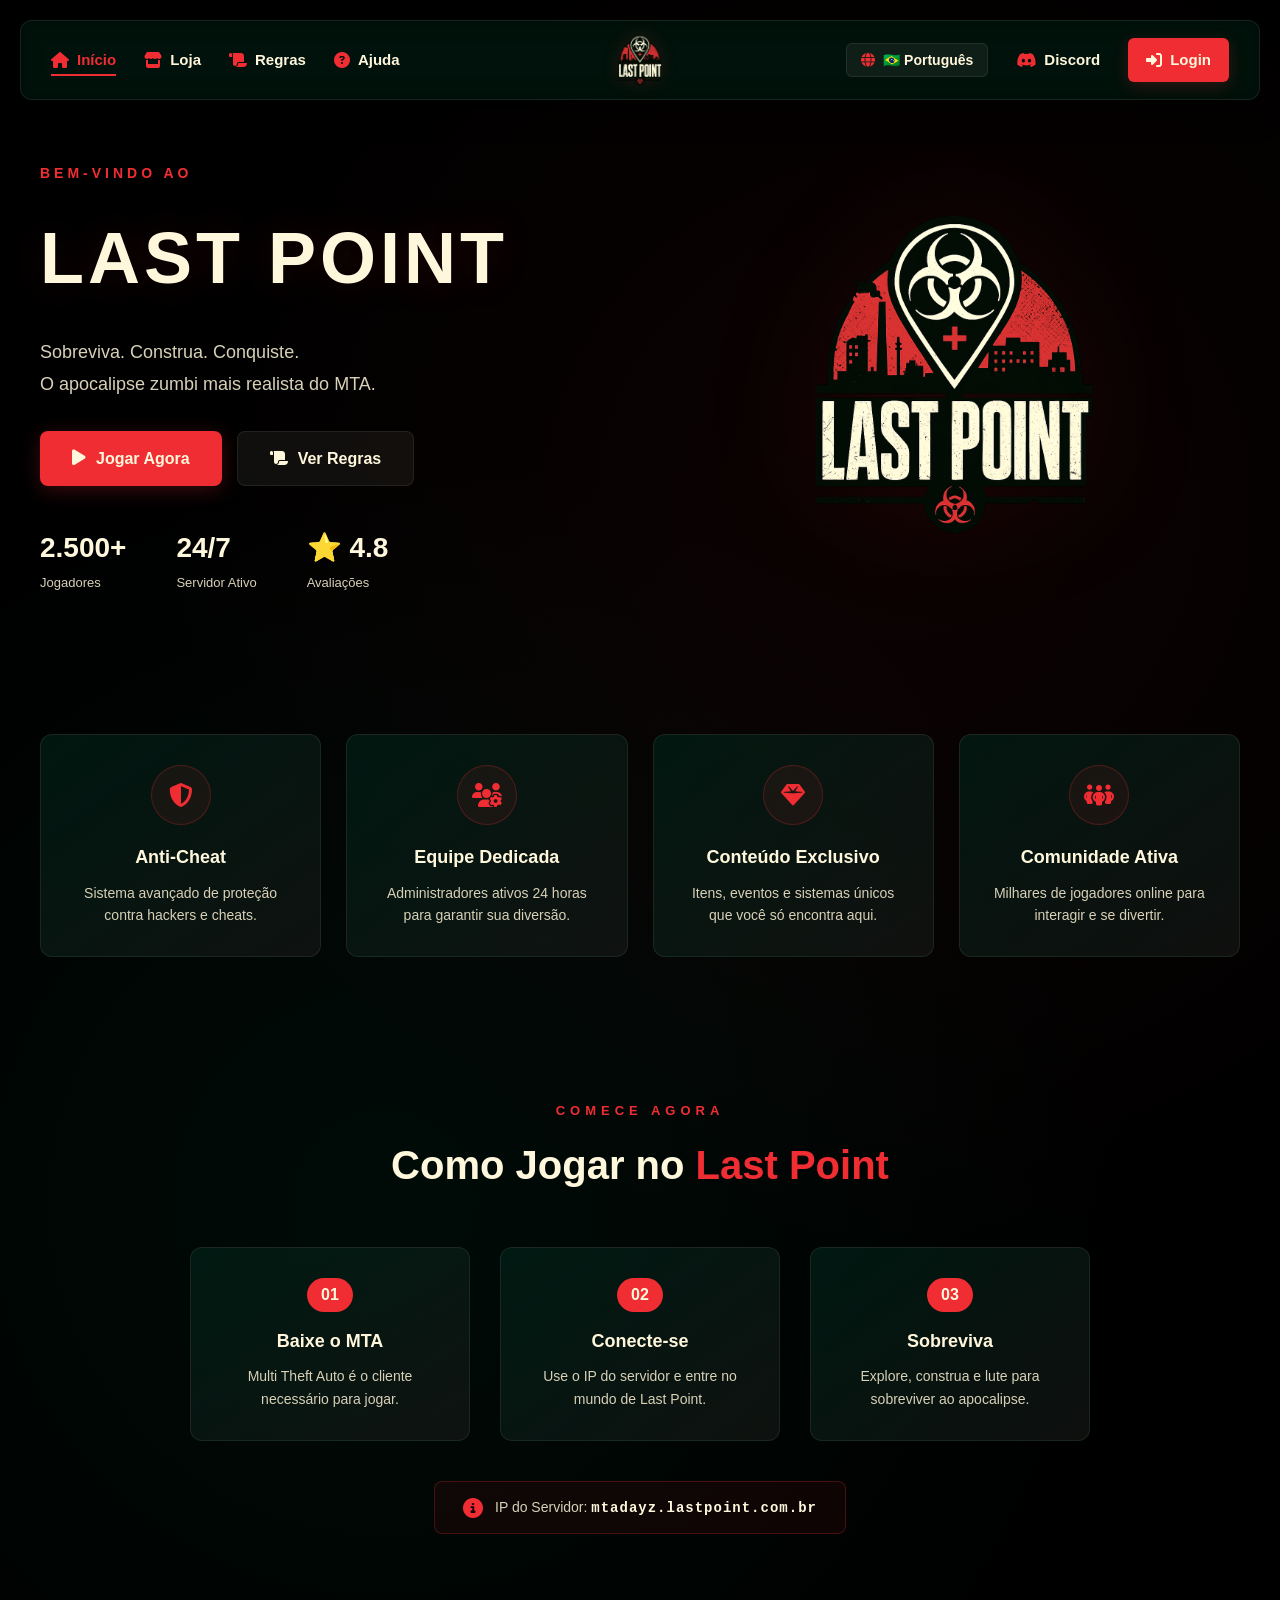
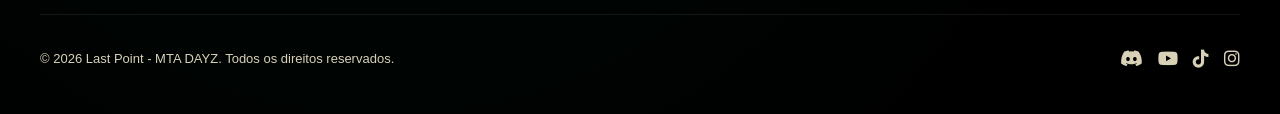
==== index.html @ 7f742418 "SITE RODANDO NA HOST DO GITHUB" ====
<!DOCTYPE html>
<html lang="pt-br">

<head>
    <meta charset="UTF-8">
    <meta name="viewport" content="width=device-width, initial-scale=1.0">
    <title>MTA DAYZ - Last Point</title>

    <link rel="stylesheet" href="style.css">
    <link rel="stylesheet" href="https://cdnjs.cloudflare.com/ajax/libs/font-awesome/6.5.2/css/all.min.css">
</head>

<body>

    <!-- ==========================================
           NAVBAR
           ========================================== -->

    <nav class="navbar">

        <div class="navbar-esquerda">
            <a href="index.html" class="ativo">
                <i class="fa-solid fa-house"></i>
                <span data-trad-nav="inicio">Início</span>
            </a>
            <a href="loja.html">
                <i class="fa-solid fa-store"></i>
                <span data-trad-nav="loja">Loja</span>
            </a>
            <a href="regras.html">
                <i class="fa-solid fa-scroll"></i>
                <span data-trad-nav="regras">Regras</span>
            </a>
            <a href="ajuda.html">
                <i class="fa-solid fa-circle-question"></i>
                <span data-trad-nav="ajuda">Ajuda</span>
            </a>
        </div>

        <img
            class="navbar-logo"
            src="assets/logo.png"
            alt="Last Point - Logo"
        >

        <div class="navbar-direita">
            <div class="container-idioma">
                <button class="botao-idioma">
                    <i class="fa-solid fa-globe"></i>
                    <span>🇧🇷 Português</span>
                </button>
                <div class="dropdown-idiomas">
                    <button class="opcao-idioma ativo" data-idioma="pt">
                        <span class="flag">🇧🇷</span>
                        Português
                    </button>
                    <button class="opcao-idioma" data-idioma="en">
                        <span class="flag">🇺🇸</span>
                        English
                    </button>
                </div>
            </div>

            <a href="#">
                <i class="fa-brands fa-discord"></i>
                <span data-trad-nav="discord">Discord</span>
            </a>
            <a href="#" class="botao-login">
                <i class="fa-solid fa-right-to-bracket"></i>
                <span data-trad-nav="login">Login</span>
            </a>
        </div>

    </nav>


    <!-- ==========================================
           CONTEÚDO PRINCIPAL
           ========================================== -->

    <main class="pagina-inicial">

        <section class="hero">
            <div class="hero-conteudo">
                <span class="hero-etiqueta" data-trad="bemVindo">Bem-vindo ao</span>
                <h1 data-trad="titulo">LAST POINT</h1>
                <p class="hero-descricao">
                    <span data-trad="subtitulo">Sobreviva. Construa. Conquiste.</span>
                    <br>
                    <span data-trad="descricao">O apocalipse zumbi mais realista do MTA.</span>
                </p>

                <div class="hero-botoes">
                    <a href="#" class="botao-primario">
                        <i class="fa-solid fa-play"></i>
                        <span data-trad="jogar">Jogar Agora</span>
                    </a>
                    <a href="regras.html" class="botao-secundario">
                        <i class="fa-solid fa-scroll"></i>
                        <span data-trad="verRegras">Ver Regras</span>
                    </a>
                </div>

                <div class="hero-stats">
                    <div class="stat-item">
                        <span class="stat-numero">2.500+</span>
                        <span class="stat-rotulo" data-trad="jogadores">Jogadores</span>
                    </div>
                    <div class="stat-item">
                        <span class="stat-numero">24/7</span>
                        <span class="stat-rotulo" data-trad="servidorAtivo">Servidor Ativo</span>
                    </div>
                    <div class="stat-item">
                        <span class="stat-numero">⭐ 4.8</span>
                        <span class="stat-rotulo" data-trad="avaliacoes">Avaliações</span>
                    </div>
                </div>
            </div>

            <div class="hero-imagem">
                <img src="assets/logo.png" alt="Last Point" class="hero-logo-grande">
            </div>
        </section>

        <section class="diferenciais">
            <div class="diferencial-card">
                <div class="diferencial-icone">
                    <i class="fa-solid fa-shield-halved"></i>
                </div>
                <h3 data-trad="diferenciais.antiCheat">Anti-Cheat</h3>
                <p data-trad="diferenciais.antiCheatDesc">Sistema avançado de proteção contra hackers e cheats.</p>
            </div>

            <div class="diferencial-card">
                <div class="diferencial-icone">
                    <i class="fa-solid fa-users-gear"></i>
                </div>
                <h3 data-trad="diferenciais.equipe">Equipe Dedicada</h3>
                <p data-trad="diferenciais.equipeDesc">Administradores ativos 24 horas para garantir sua diversão.</p>
            </div>

            <div class="diferencial-card">
                <div class="diferencial-icone">
                    <i class="fa-solid fa-gem"></i>
                </div>
                <h3 data-trad="diferenciais.conteudo">Conteúdo Exclusivo</h3>
                <p data-trad="diferenciais.conteudoDesc">Itens, eventos e sistemas únicos que você só encontra aqui.</p>
            </div>

            <div class="diferencial-card">
                <div class="diferencial-icone">
                    <i class="fa-solid fa-people-group"></i>
                </div>
                <h3 data-trad="diferenciais.comunidade">Comunidade Ativa</h3>
                <p data-trad="diferenciais.comunidadeDesc">Milhares de jogadores online para interagir e se divertir.</p>
            </div>
        </section>

        <section class="como-jogar">
            <span class="secao-etiqueta">Comece Agora</span>
            <h2>
                <span data-trad="comoJogar.titulo">Como Jogar no</span>
                <span class="destaque-texto" data-trad="comoJogar.destaque">Last Point</span>
            </h2>

            <div class="passos-grid">
                <div class="passo-item">
                    <span class="passo-numero">01</span>
                    <h4 data-trad="comoJogar.passo1">Baixe o MTA</h4>
                    <p data-trad="comoJogar.passo1Desc">Multi Theft Auto é o cliente necessário para jogar.</p>
                </div>

                <div class="passo-item">
                    <span class="passo-numero">02</span>
                    <h4 data-trad="comoJogar.passo2">Conecte-se</h4>
                    <p data-trad="comoJogar.passo2Desc">Use o IP do servidor e entre no mundo de Last Point.</p>
                </div>

                <div class="passo-item">
                    <span class="passo-numero">03</span>
                    <h4 data-trad="comoJogar.passo3">Sobreviva</h4>
                    <p data-trad="comoJogar.passo3Desc">Explore, construa e lute para sobreviver ao apocalipse.</p>
                </div>
            </div>

            <div class="passo-extra">
                <i class="fa-solid fa-circle-info"></i>
                <p>
                    <span data-trad="comoJogar.ipServidor">IP do Servidor:</span>
                    <span class="ip-servidor">mtadayz.lastpoint.com.br</span>
                </p>
            </div>
        </section>

        <footer class="rodape">
            <p>© 2026 Last Point - MTA DAYZ. <span data-trad="rodape">Todos os direitos reservados.</span></p>
            <div class="rodape-social">
                <a href="#"><i class="fa-brands fa-discord"></i></a>
                <a href="#"><i class="fa-brands fa-youtube"></i></a>
                <a href="#"><i class="fa-brands fa-tiktok"></i></a>
                <a href="#"><i class="fa-brands fa-instagram"></i></a>
            </div>
        </footer>

    </main>

    <!-- ==========================================
           SCRIPTS - CARREGAR NA ORDEM CORRETA
           ========================================== -->

    <script src="traducoes.js"></script>
    <script src="idioma.js"></script>

</body>
</html>
---- style.css ----
/* ============================================
   VARIÁVEIS GLOBAIS (Tema do Servidor)
   ============================================ */

:root {
    /* Cores principais */
    --cor-fundo: #000000;
    --cor-fundo-escuro: #00140D;
    --cor-fundo-medio: #00251A;

    /* Cores de destaque (vermelho) */
    --cor-destaque: #F02D32;
    --cor-destaque-escuro: #A91F25;

    /* Cores de texto */
    --cor-texto-claro: #FFF7DC;
    --cor-texto-medio: #D8D1B8;

    /* Cores neutras */
    --cor-cinza: #181A18;

    /* Bordas e sombras */
    --borda-padrao: rgba(255, 247, 220, 0.08);
    --borda-destaque: rgba(240, 45, 50, 0.25);
    --sombra-padrao: 0 8px 30px rgba(0, 0, 0, 0.7);
    --sombra-destaque: 0 6px 20px rgba(240, 45, 50, 0.35);
}


/* ============================================
   RESET E BASE
   ============================================ */

* {
    margin: 0;
    padding: 0;
    box-sizing: border-box;
}

body {
    background: var(--cor-fundo);
    color: var(--cor-texto-claro);
    font-family: 'Segoe UI', Arial, Helvetica, sans-serif;
    min-height: 100vh;
    line-height: 1.6;
}


/* ============================================
   NAVBAR (Barra de Navegação)
   ============================================ */

.navbar {
    background: rgba(0, 20, 13, 0.92);
    width: calc(100% - 40px);
    height: 80px;
    padding: 15px 30px;
    display: flex;
    align-items: center;
    justify-content: space-between;

    position: fixed;
    top: 20px;
    left: 20px;
    z-index: 1000;

    border-radius: 12px;
    border: 1px solid var(--borda-padrao);
    box-shadow: var(--sombra-padrao), inset 0 0 20px rgba(0, 0, 0, 0.3);
    backdrop-filter: blur(10px);
}

/* Grupo de links à esquerda */
.navbar-esquerda {
    display: flex;
    align-items: center;
    gap: 28px;
}

/* Grupo de links à direita */
.navbar-direita {
    display: flex;
    align-items: center;
    gap: 28px;
}

/* Links da navbar */
.navbar a {
    color: var(--cor-texto-claro);
    text-decoration: none;
    display: flex;
    align-items: center;
    gap: 8px;
    font-size: 15px;
    font-weight: 600;
    transition: all 0.3s ease;
    position: relative;
}

/* Linha de destaque no hover */
.navbar a::after {
    content: '';
    position: absolute;
    bottom: -4px;
    left: 0;
    width: 0;
    height: 2px;
    background: var(--cor-destaque);
    transition: width 0.3s ease;
}

.navbar a:hover::after {
    width: 100%;
}

.navbar a:hover {
    color: var(--cor-destaque);
    transform: translateY(-1px);
}

/* Ícones da navbar */
.navbar i {
    color: var(--cor-destaque);
    font-size: 16px;
    transition: all 0.3s ease;
}

.navbar a:hover i {
    color: var(--cor-texto-claro);
    transform: scale(1.15);
}

/* Link ativo (página atual) */
.navbar a.ativo {
    color: var(--cor-destaque);
}

.navbar a.ativo::after {
    width: 100%;
}

/* Logo centralizado */
.navbar-logo {
    width: 55px;
    height: 55px;
    object-fit: contain;
    position: absolute;
    left: 50%;
    transform: translateX(-50%);
    filter: drop-shadow(0 0 8px rgba(240, 45, 50, 0.15));
    transition: all 0.3s ease;
}

.navbar-logo:hover {
    transform: translateX(-50%) scale(1.08);
    filter: drop-shadow(0 0 12px rgba(240, 45, 50, 0.35));
}

/* Botão de login (destacado) */
.navbar-direita .botao-login {
    background: var(--cor-destaque);
    color: var(--cor-texto-claro);
    padding: 10px 18px;
    border-radius: 6px;
    box-shadow: 0 4px 15px rgba(240, 45, 50, 0.2);
}

.navbar-direita .botao-login::after {
    display: none;
}

.navbar-direita .botao-login:hover {
    background: var(--cor-destaque-escuro);
    color: white;
    transform: translateY(-2px);
    box-shadow: var(--sombra-destaque);
}

.navbar-direita .botao-login i {
    color: var(--cor-texto-claro);
}


/* ============================================
   BOTÃO DE IDIOMA
   ============================================ */

.container-idioma {
    position: relative;
}

.botao-idioma {
    display: flex;
    align-items: center;
    gap: 8px;
    background: rgba(255, 247, 220, 0.06);
    border: 1px solid var(--borda-padrao);
    border-radius: 6px;
    padding: 8px 14px;
    color: var(--cor-texto-claro);
    cursor: pointer;
    font-size: 14px;
    font-weight: 600;
    transition: all 0.3s ease;
    font-family: inherit;
}

.botao-idioma:hover {
    background: rgba(255, 247, 220, 0.12);
    border-color: var(--cor-destaque);
}

.botao-idioma i {
    color: var(--cor-destaque);
    font-size: 14px;
}

.dropdown-idiomas {
    position: absolute;
    top: calc(100% + 8px);
    right: 0;
    min-width: 160px;
    background: rgba(0, 20, 13, 0.95);
    border: 1px solid var(--borda-padrao);
    border-radius: 8px;
    padding: 6px;
    box-shadow: var(--sombra-padrao);
    backdrop-filter: blur(10px);
    opacity: 0;
    visibility: hidden;
    transform: translateY(-8px);
    transition: all 0.3s ease;
    z-index: 1001;
}

.dropdown-idiomas.aberto {
    opacity: 1;
    visibility: visible;
    transform: translateY(0);
}

.opcao-idioma {
    display: flex;
    align-items: center;
    gap: 10px;
    width: 100%;
    padding: 8px 14px;
    background: none;
    border: none;
    border-radius: 4px;
    color: var(--cor-texto-medio);
    cursor: pointer;
    font-size: 14px;
    font-weight: 500;
    transition: all 0.2s ease;
    font-family: inherit;
}

.opcao-idioma:hover {
    background: rgba(240, 45, 50, 0.08);
    color: var(--cor-texto-claro);
}

.opcao-idioma.ativo {
    background: rgba(240, 45, 50, 0.12);
    color: var(--cor-destaque);
}

.opcao-idioma .flag {
    font-size: 18px;
}


/* ============================================
   RESPONSIVIDADE DA NAVBAR
   ============================================ */

@media (max-width: 850px) {
    .navbar {
        height: 70px;
        padding: 12px 20px;
        top: 12px;
        left: 12px;
        width: calc(100% - 24px);
    }

    .navbar-esquerda {
        gap: 15px;
    }

    .navbar-direita {
        gap: 15px;
    }

    .navbar a {
        font-size: 13px;
    }

    .navbar a span {
        display: none;
    }

    .navbar-logo {
        width: 42px;
        height: 42px;
    }

    .botao-idioma {
        padding: 6px 10px;
        font-size: 12px;
    }

    .botao-idioma span {
        display: none;
    }

    .dropdown-idiomas {
        min-width: 140px;
        right: -10px;
    }
}

@media (max-width: 500px) {
    .navbar {
        height: 60px;
        padding: 10px 14px;
        top: 8px;
        left: 8px;
        width: calc(100% - 16px);
        border-radius: 8px;
    }

    .navbar-esquerda {
        gap: 10px;
    }

    .navbar-direita {
        gap: 10px;
    }

    .navbar a {
        font-size: 12px;
        gap: 4px;
    }

    .navbar-logo {
        width: 34px;
        height: 34px;
    }

    .navbar-direita .botao-login {
        padding: 6px 12px;
        font-size: 11px;
    }

    .botao-idioma {
        padding: 4px 8px;
        font-size: 11px;
    }

    .botao-idioma i {
        font-size: 12px;
    }

    .dropdown-idiomas {
        min-width: 120px;
        right: -5px;
    }

    .opcao-idioma {
        font-size: 12px;
        padding: 6px 10px;
    }
}


/* ============================================
   PÁGINA INICIAL - ESTILOS
   ============================================ */

.pagina-inicial {
    min-height: 100vh;
    padding: 100px 30px 0;
    background:
        radial-gradient(
            circle at 70% 30%,
            rgba(240, 45, 50, 0.05),
            transparent 50%
        ),
        radial-gradient(
            circle at 30% 70%,
            rgba(0, 37, 26, 0.3),
            transparent 50%
        ),
        #000000;
}


/* ============================================
   HERO
   ============================================ */

.hero {
    max-width: 1200px;
    margin: 0 auto;
    padding: 60px 0 80px;
    display: flex;
    align-items: center;
    gap: 60px;
}

.hero-conteudo {
    flex: 1;
}

.hero-etiqueta {
    color: var(--cor-destaque);
    font-size: 14px;
    font-weight: bold;
    letter-spacing: 4px;
    text-transform: uppercase;
}

.hero-conteudo h1 {
    font-size: 72px;
    font-weight: 900;
    color: var(--cor-texto-claro);
    margin: 15px 0 20px;
    letter-spacing: 4px;
    text-shadow: 0 0 40px rgba(240, 45, 50, 0.15);
}

.hero-descricao {
    font-size: 18px;
    color: var(--cor-texto-medio);
    line-height: 1.8;
    max-width: 500px;
}


/* ============================================
   BOTÕES DO HERO
   ============================================ */

.hero-botoes {
    display: flex;
    gap: 15px;
    margin: 30px 0 40px;
    flex-wrap: wrap;
}

.botao-primario {
    display: inline-flex;
    align-items: center;
    gap: 10px;
    padding: 14px 32px;
    background: var(--cor-destaque);
    color: var(--cor-texto-claro);
    border-radius: 8px;
    text-decoration: none;
    font-weight: 600;
    font-size: 16px;
    transition: all 0.3s ease;
    box-shadow: 0 4px 20px rgba(240, 45, 50, 0.25);
}

.botao-primario:hover {
    background: var(--cor-destaque-escuro);
    transform: translateY(-3px);
    box-shadow: 0 8px 30px rgba(240, 45, 50, 0.4);
}

.botao-primario i {
    font-size: 18px;
}

.botao-secundario {
    display: inline-flex;
    align-items: center;
    gap: 10px;
    padding: 14px 32px;
    background: rgba(255, 247, 220, 0.06);
    color: var(--cor-texto-claro);
    border-radius: 8px;
    text-decoration: none;
    font-weight: 600;
    font-size: 16px;
    border: 1px solid var(--borda-padrao);
    transition: all 0.3s ease;
}

.botao-secundario:hover {
    background: rgba(255, 247, 220, 0.12);
    transform: translateY(-3px);
    border-color: var(--cor-destaque);
}


/* ============================================
   STATS DO HERO
   ============================================ */

.hero-stats {
    display: flex;
    gap: 50px;
}

.stat-item {
    display: flex;
    flex-direction: column;
}

.stat-numero {
    font-size: 28px;
    font-weight: 900;
    color: var(--cor-texto-claro);
}

.stat-rotulo {
    font-size: 13px;
    color: var(--cor-texto-medio);
    margin-top: 2px;
}


/* ============================================
   IMAGEM DO HERO
   ============================================ */

.hero-imagem {
    flex: 1;
    display: flex;
    justify-content: center;
    align-items: center;
}

.hero-logo-grande {
    width: 350px;
    height: 350px;
    object-fit: contain;
    filter: drop-shadow(0 0 60px rgba(240, 45, 50, 0.08));
    animation: flutuar 4s ease-in-out infinite;
}

@keyframes flutuar {
    0%, 100% { transform: translateY(0px); }
    50% { transform: translateY(-15px); }
}


/* ============================================
   DIFERENCIAIS
   ============================================ */

.diferenciais {
    max-width: 1200px;
    margin: 0 auto;
    padding: 60px 0 80px;
    display: grid;
    grid-template-columns: repeat(4, 1fr);
    gap: 25px;
}

.diferencial-card {
    background:
        linear-gradient(
            145deg,
            rgba(0, 37, 26, 0.6),
            rgba(24, 26, 24, 0.6)
        );
    border: 1px solid var(--borda-padrao);
    border-radius: 12px;
    padding: 30px 25px;
    text-align: center;
    transition: all 0.3s ease;
}

.diferencial-card:hover {
    transform: translateY(-6px);
    border-color: rgba(240, 45, 50, 0.3);
    box-shadow: 0 15px 40px rgba(0, 0, 0, 0.3);
}

.diferencial-icone {
    width: 60px;
    height: 60px;
    margin: 0 auto 18px;
    display: flex;
    align-items: center;
    justify-content: center;
    border-radius: 50%;
    background: rgba(240, 45, 50, 0.08);
    border: 1px solid var(--borda-destaque);
}

.diferencial-icone i {
    color: var(--cor-destaque);
    font-size: 24px;
}

.diferencial-card h3 {
    color: var(--cor-texto-claro);
    font-size: 18px;
    margin-bottom: 10px;
}

.diferencial-card p {
    color: var(--cor-texto-medio);
    font-size: 14px;
    line-height: 1.6;
}


/* ============================================
   COMO JOGAR
   ============================================ */

.como-jogar {
    max-width: 1200px;
    margin: 0 auto;
    padding: 60px 0 80px;
    text-align: center;
}

.secao-etiqueta {
    color: var(--cor-destaque);
    font-size: 13px;
    font-weight: bold;
    letter-spacing: 5px;
    text-transform: uppercase;
}

.como-jogar h2 {
    font-size: 40px;
    color: var(--cor-texto-claro);
    margin: 10px 0 50px;
}

.destaque-texto {
    color: var(--cor-destaque);
}

.passos-grid {
    display: grid;
    grid-template-columns: repeat(3, 1fr);
    gap: 30px;
    max-width: 900px;
    margin: 0 auto 40px;
}

.passo-item {
    background:
        linear-gradient(
            145deg,
            rgba(0, 37, 26, 0.6),
            rgba(24, 26, 24, 0.6)
        );
    border: 1px solid var(--borda-padrao);
    border-radius: 12px;
    padding: 30px 25px;
    transition: all 0.3s ease;
}

.passo-item:hover {
    transform: translateY(-4px);
    border-color: rgba(240, 45, 50, 0.2);
}

.passo-numero {
    display: inline-block;
    background: var(--cor-destaque);
    color: var(--cor-texto-claro);
    font-weight: 900;
    font-size: 16px;
    padding: 4px 14px;
    border-radius: 20px;
    margin-bottom: 15px;
}

.passo-item h4 {
    color: var(--cor-texto-claro);
    font-size: 18px;
    margin-bottom: 10px;
}

.passo-item p {
    color: var(--cor-texto-medio);
    font-size: 14px;
    line-height: 1.6;
}

.passo-extra {
    display: inline-flex;
    align-items: center;
    gap: 12px;
    background: rgba(240, 45, 50, 0.06);
    border: 1px solid var(--borda-destaque);
    border-radius: 8px;
    padding: 14px 28px;
}

.passo-extra i {
    color: var(--cor-destaque);
    font-size: 20px;
}

.passo-extra p {
    color: var(--cor-texto-medio);
    font-size: 14px;
}

.ip-servidor {
    color: var(--cor-texto-claro);
    font-weight: bold;
    font-family: 'Courier New', monospace;
    letter-spacing: 1px;
}


/* ============================================
   RODAPÉ
   ============================================ */

.rodape {
    max-width: 1200px;
    margin: 0 auto;
    padding: 30px 0 40px;
    border-top: 1px solid var(--borda-padrao);
    display: flex;
    justify-content: space-between;
    align-items: center;
    flex-wrap: wrap;
    gap: 15px;
}

.rodape p {
    color: var(--cor-texto-medio);
    font-size: 13px;
}

.rodape-social {
    display: flex;
    gap: 15px;
}

.rodape-social a {
    color: var(--cor-texto-medio);
    font-size: 18px;
    transition: all 0.3s ease;
}

.rodape-social a:hover {
    color: var(--cor-destaque);
    transform: translateY(-2px);
}


/* ============================================
   RESPONSIVIDADE DA PÁGINA INICIAL
   ============================================ */

@media (max-width: 1000px) {
    .hero {
        flex-direction: column;
        text-align: center;
        gap: 30px;
        padding: 40px 0 60px;
    }

    .hero-conteudo {
        display: flex;
        flex-direction: column;
        align-items: center;
    }

    .hero-descricao {
        max-width: 100%;
    }

    .hero-botoes {
        justify-content: center;
    }

    .hero-stats {
        gap: 30px;
    }

    .hero-logo-grande {
        width: 250px;
        height: 250px;
    }

    .diferenciais {
        grid-template-columns: repeat(2, 1fr);
    }

    .passos-grid {
        grid-template-columns: 1fr;
        max-width: 400px;
    }
}

@media (max-width: 700px) {
    .pagina-inicial {
        padding: 90px 20px 0;
    }

    .hero-conteudo h1 {
        font-size: 42px;
    }

    .hero-descricao {
        font-size: 16px;
    }

    .hero-stats {
        flex-wrap: wrap;
        justify-content: center;
        gap: 20px;
    }

    .stat-numero {
        font-size: 22px;
    }

    .diferenciais {
        grid-template-columns: 1fr;
        padding: 30px 0 50px;
    }

    .como-jogar h2 {
        font-size: 30px;
    }

    .hero-logo-grande {
        width: 180px;
        height: 180px;
    }

    .rodape {
        flex-direction: column;
        text-align: center;
    }

    .botao-primario,
    .botao-secundario {
        padding: 12px 24px;
        font-size: 14px;
        width: 100%;
        justify-content: center;
    }
}

@media (max-width: 400px) {
    .hero-conteudo h1 {
        font-size: 32px;
    }

    .hero-botoes {
        flex-direction: column;
        width: 100%;
    }

    .passo-extra {
        flex-direction: column;
        text-align: center;
        padding: 14px 18px;
    }

    .ip-servidor {
        font-size: 12px;
        word-break: break-all;
    }
}
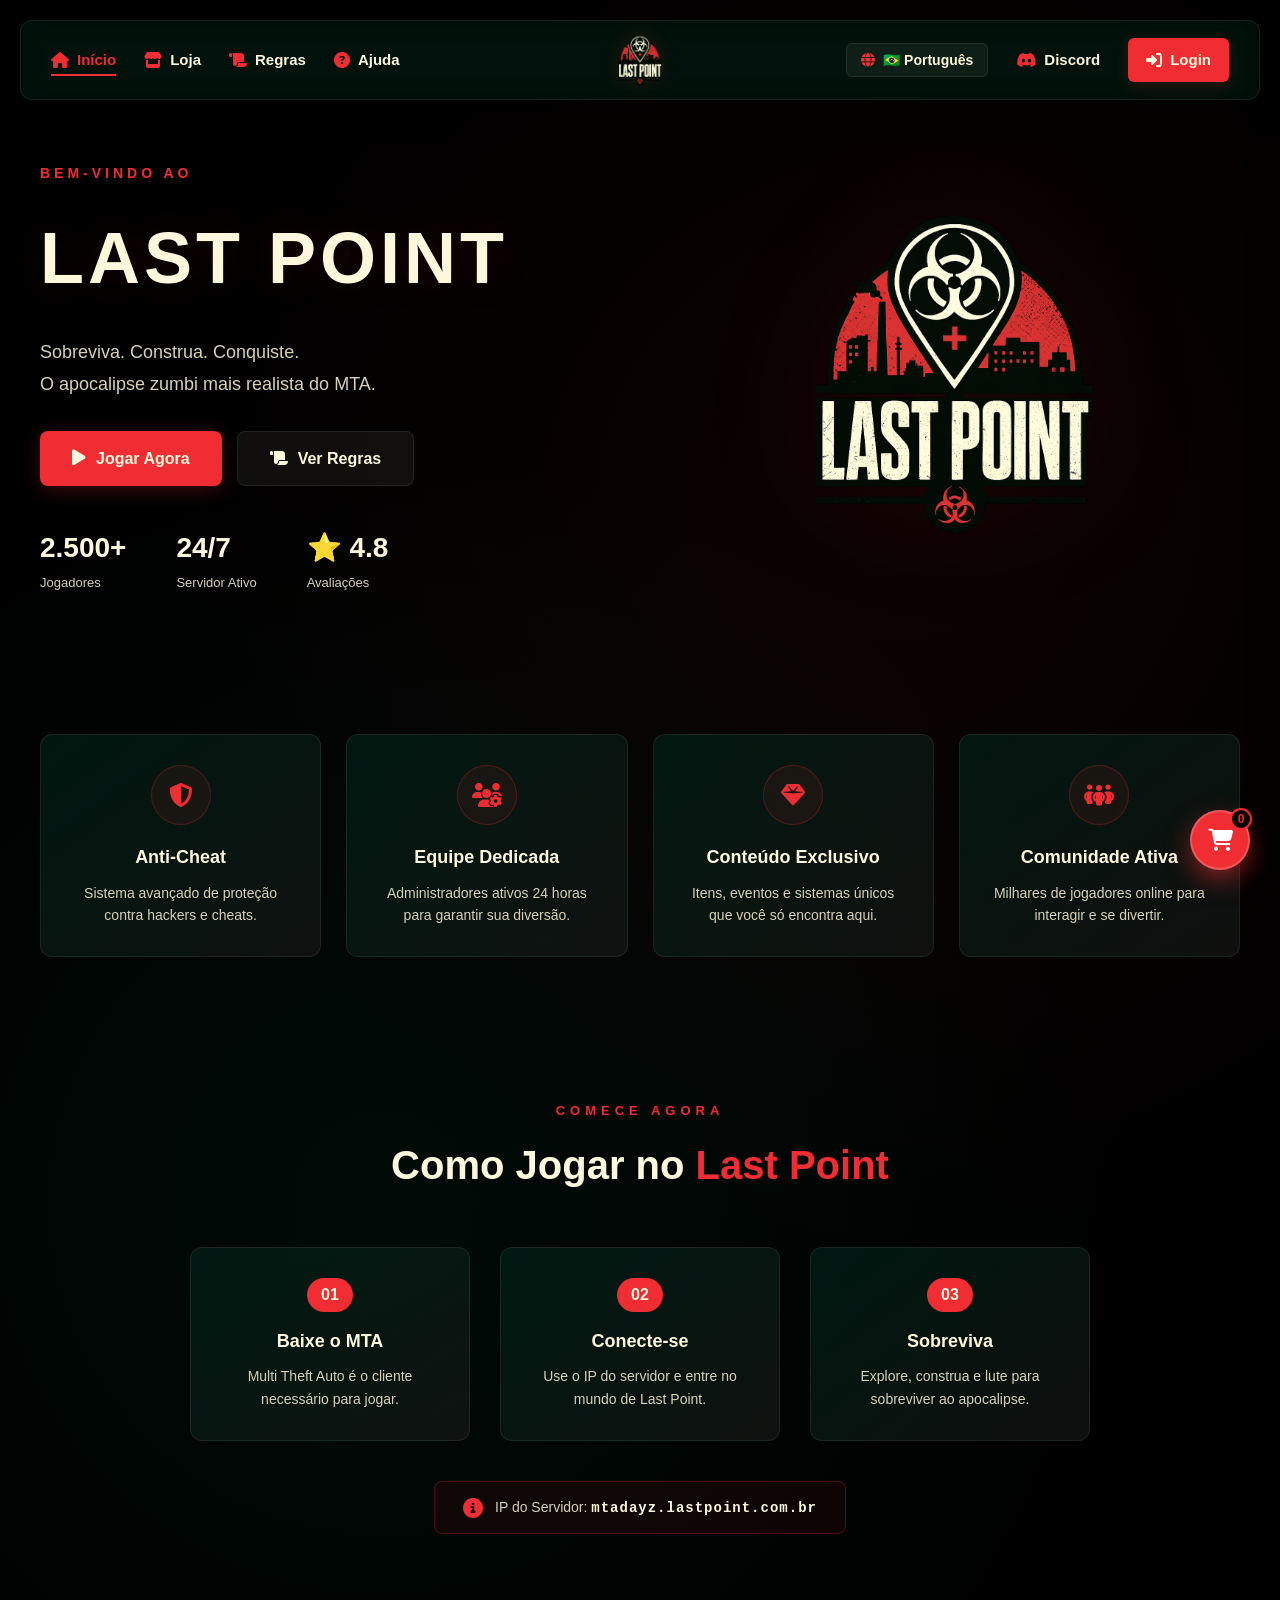
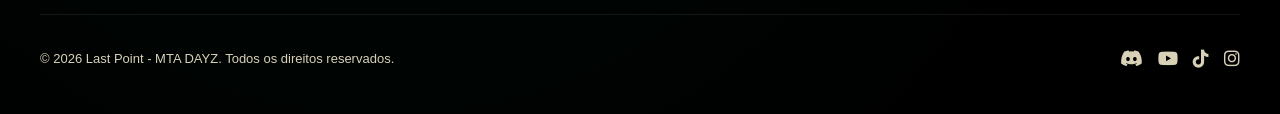
==== commit 8b2ef602: "FUNCIONALIDADES NOVAS - ABA DE LOGIN FUNCIONANDO - ABA DE COMPRA FUNCIONANDO ( NAO ESTÁ 100%  - AD" ====
--- a/index.html
+++ b/index.html
@@ -7,6 +7,8 @@
     <title>MTA DAYZ - Last Point</title>
 
     <link rel="stylesheet" href="style.css">
+    <link rel="stylesheet" href="auth-modal.css">
+
     <link rel="stylesheet" href="https://cdnjs.cloudflare.com/ajax/libs/font-awesome/6.5.2/css/all.min.css">
 </head>
 
@@ -210,6 +212,64 @@
 
     <script src="traducoes.js"></script>
     <script src="idioma.js"></script>
+    <script src="auth.js"></script>
+
+    <!-- Botão Fixo de Acesso ao Carrinho -->
+<button class="botao-carrinho-fixo" id="abrirCarrinho">
+    <i class="fa-solid fa-cart-shopping"></i>
+    <span class="carrinho-badge" id="carrinhoQtd">0</span>
+</button>
+
+<!-- Drawer / Aba Lateral do Carrinho -->
+<div class="carrinho-drawer-overlay" id="carrinhoOverlay"></div>
+<aside class="carrinho-drawer" id="carrinhoDrawer">
+    <div class="carrinho-cabecalho">
+        <h2><i class="fa-solid fa-cart-shopping"></i> Meu Carrinho</h2>
+        <button class="fechar-drawer" id="fecharCarrinho">&times;</button>
+    </div>
+    <div class="carrinho-conteudo" id="carrinhoItens">
+        <p class="carrinho-vazio">Seu carrinho está vazio.</p>
+    </div>
+    <div class="carrinho-rodape">
+        <div class="carrinho-total">
+            <span>Total:</span>
+            <strong id="carrinhoTotal">R$ 0,00</strong>
+        </div>
+        <button class="botao-finalizar" id="btnFinalizarCompra">Finalizar Compra</button>
+    </div>
+</aside>
+
+<!-- Modal de Login Re-estilizado -->
+<div class="modal-auth-overlay" id="authModalOverlay">
+    <div class="modal-auth">
+        <button class="fechar-modal" id="fecharAuthModal">&times;</button>
+        <div class="auth-cabecalho">
+            <i class="fa-solid fa-shield-halved"></i>
+            <h2>Área do Jogador</h2>
+            <p>Entre na sua conta para continuar</p>
+        </div>
+        <form id="formLogin" class="form-auth">
+            <div class="campo-grupo">
+                <label for="inputUsuario">Usuário</label>
+                <div class="input-com-icone">
+                    <i class="fa-solid fa-user"></i>
+                    <input type="text" id="inputUsuario" placeholder="Digite seu usuário" required>
+                </div>
+            </div>
+            <div class="campo-grupo">
+                <label for="inputSenha">Senha</label>
+                <div class="input-com-icone">
+                    <i class="fa-solid fa-lock"></i>
+                    <input type="password" id="inputSenha" placeholder="Digite sua senha" required>
+                </div>
+            </div>
+            <div id="mensagemErro" class="mensagem-erro"></div>
+            <button type="submit" class="botao-submit-auth">
+                <i class="fa-solid fa-right-to-bracket"></i> Entrar
+            </button>
+        </form>
+    </div>
+</div>
 
 </body>
 </html>
--- a/auth-modal.css
+++ b/auth-modal.css
@@ -0,0 +1,319 @@
+/* ============================================
+   ESTILOS DO LOGIN E CARRINHO FIXO
+   ============================================ */
+
+/* BOTÃO FIXO DO CARRINHO */
+.botao-carrinho-fixo {
+    position: fixed;
+    bottom: 30px;
+    right: 30px;
+    width: 60px;
+    height: 60px;
+    border-radius: 50%;
+    background: var(--cor-destaque, #f02d32);
+    color: #fff;
+    border: 2px solid rgba(255, 255, 255, 0.2);
+    box-shadow: 0 10px 25px rgba(240, 45, 50, 0.5);
+    cursor: pointer;
+    z-index: 998;
+    display: flex;
+    align-items: center;
+    justify-content: center;
+    font-size: 22px;
+    transition: all 0.3s cubic-bezier(0.175, 0.885, 0.32, 1.275);
+}
+
+.botao-carrinho-fixo:hover {
+    transform: scale(1.1);
+    box-shadow: 0 15px 30px rgba(240, 45, 50, 0.7);
+}
+
+.carrinho-badge {
+    position: absolute;
+    top: -4px;
+    right: -4px;
+    background: #000;
+    color: var(--cor-destaque, #f02d32);
+    border: 2px solid var(--cor-destaque, #f02d32);
+    font-size: 12px;
+    font-weight: 900;
+    width: 22px;
+    height: 22px;
+    border-radius: 50%;
+    display: flex;
+    align-items: center;
+    justify-content: center;
+}
+
+/* DRAWER / ABA LATERAL DO CARRINHO */
+.carrinho-drawer-overlay {
+    position: fixed;
+    top: 0;
+    left: 0;
+    width: 100vw;
+    height: 100vh;
+    background: rgba(0, 0, 0, 0.7);
+    backdrop-filter: blur(5px);
+    opacity: 0;
+    pointer-events: none;
+    transition: opacity 0.3s ease;
+    z-index: 999;
+}
+
+.carrinho-drawer-overlay.ativo {
+    opacity: 1;
+    pointer-events: auto;
+}
+
+.carrinho-drawer {
+    position: fixed;
+    top: 0;
+    right: -420px;
+    width: 100%;
+    max-width: 400px;
+    height: 100vh;
+    background: linear-gradient(180deg, #0a0d0a 0%, #000000 100%);
+    border-left: 1px solid var(--borda-padrao, rgba(255, 255, 255, 0.1));
+    box-shadow: -10px 0 30px rgba(0, 0, 0, 0.8);
+    z-index: 1000;
+    display: flex;
+    flex-direction: column;
+    transition: right 0.4s cubic-bezier(0.16, 1, 0.3, 1);
+}
+
+.carrinho-drawer.ativo {
+    right: 0;
+}
+
+.carrinho-cabecalho {
+    padding: 25px;
+    border-bottom: 1px solid rgba(255, 255, 255, 0.08);
+    display: flex;
+    justify-content: space-between;
+    align-items: center;
+}
+
+.carrinho-cabecalho h2 {
+    color: #fff;
+    font-size: 20px;
+    display: flex;
+    align-items: center;
+    gap: 10px;
+}
+
+.carrinho-cabecalho h2 i {
+    color: var(--cor-destaque, #f02d32);
+}
+
+.fechar-drawer, .fechar-modal {
+    background: transparent;
+    border: none;
+    color: #888;
+    font-size: 28px;
+    cursor: pointer;
+    transition: color 0.2s;
+}
+
+.fechar-drawer:hover, .fechar-modal:hover {
+    color: #fff;
+}
+
+.carrinho-conteudo {
+    flex: 1;
+    padding: 20px;
+    overflow-y: auto;
+}
+
+.carrinho-vazio {
+    color: #666;
+    text-align: center;
+    margin-top: 50px;
+}
+
+.item-carrinho {
+    display: flex;
+    justify-content: space-between;
+    align-items: center;
+    background: rgba(255, 255, 255, 0.03);
+    border: 1px solid rgba(255, 255, 255, 0.06);
+    padding: 15px;
+    border-radius: 8px;
+    margin-bottom: 12px;
+}
+
+.item-carrinho-info h4 {
+    color: #fff;
+    font-size: 15px;
+    margin-bottom: 4px;
+}
+
+.item-carrinho-info span {
+    color: var(--cor-destaque, #f02d32);
+    font-weight: bold;
+    font-size: 14px;
+}
+
+.remover-item {
+    background: transparent;
+    border: none;
+    color: #ff4d4d;
+    cursor: pointer;
+    font-size: 16px;
+    padding: 5px;
+}
+
+.carrinho-rodape {
+    padding: 25px;
+    border-top: 1px solid rgba(255, 255, 255, 0.08);
+    background: rgba(0, 0, 0, 0.5);
+}
+
+.carrinho-total {
+    display: flex;
+    justify-content: space-between;
+    color: #fff;
+    font-size: 18px;
+    margin-bottom: 18px;
+}
+
+.carrinho-total strong {
+    color: var(--cor-destaque, #f02d32);
+}
+
+.botao-finalizar, .botao-submit-auth {
+    width: 100%;
+    padding: 14px;
+    border: none;
+    border-radius: 8px;
+    background: var(--cor-destaque, #f02d32);
+    color: #fff;
+    font-weight: bold;
+    font-size: 15px;
+    cursor: pointer;
+    transition: all 0.3s ease;
+}
+
+.botao-finalizar:hover, .botao-submit-auth:hover {
+    filter: brightness(1.2);
+    box-shadow: 0 5px 20px rgba(240, 45, 50, 0.4);
+}
+
+/* MODAL DE LOGIN MODERNO */
+.modal-auth-overlay {
+    position: fixed;
+    top: 0;
+    left: 0;
+    width: 100vw;
+    height: 100vh;
+    background: rgba(0, 0, 0, 0.8);
+    backdrop-filter: blur(8px);
+    display: flex;
+    align-items: center;
+    justify-content: center;
+    opacity: 0;
+    pointer-events: none;
+    transition: all 0.3s ease;
+    z-index: 1001;
+}
+
+.modal-auth-overlay.ativo {
+    opacity: 1;
+    pointer-events: auto;
+}
+
+.modal-auth {
+    position: relative;
+    width: 90%;
+    max-width: 420px;
+    background: linear-gradient(145deg, rgba(15, 25, 20, 0.95), rgba(10, 10, 10, 0.95));
+    border: 1px solid rgba(240, 45, 50, 0.3);
+    box-shadow: 0 20px 50px rgba(0, 0, 0, 0.9), 0 0 30px rgba(240, 45, 50, 0.15);
+    border-radius: 14px;
+    padding: 35px;
+    transform: translateY(-20px);
+    transition: transform 0.3s ease;
+}
+
+.modal-auth-overlay.ativo .modal-auth {
+    transform: translateY(0);
+}
+
+.modal-auth .fechar-modal {
+    position: absolute;
+    top: 20px;
+    right: 20px;
+}
+
+.auth-cabecalho {
+    text-align: center;
+    margin-bottom: 25px;
+}
+
+.auth-cabecalho i {
+    font-size: 36px;
+    color: var(--cor-destaque, #f02d32);
+    margin-bottom: 10px;
+}
+
+.auth-cabecalho h2 {
+    color: #fff;
+    font-size: 24px;
+    font-weight: 800;
+}
+
+.auth-cabecalho p {
+    color: #888;
+    font-size: 13px;
+    margin-top: 5px;
+}
+
+.form-auth {
+    display: flex;
+    flex-direction: column;
+    gap: 18px;
+}
+
+.campo-grupo label {
+    display: block;
+    color: #ccc;
+    font-size: 13px;
+    font-weight: 600;
+    margin-bottom: 8px;
+}
+
+.input-com-icone {
+    position: relative;
+    display: flex;
+    align-items: center;
+}
+
+.input-com-icone i {
+    position: absolute;
+    left: 14px;
+    color: #666;
+    font-size: 15px;
+}
+
+.input-com-icone input {
+    width: 100%;
+    padding: 12px 14px 12px 42px;
+    background: rgba(0, 0, 0, 0.5);
+    border: 1px solid rgba(255, 255, 255, 0.1);
+    border-radius: 8px;
+    color: #fff;
+    font-size: 14px;
+    outline: none;
+    transition: all 0.3s;
+}
+
+.input-com-icone input:focus {
+    border-color: var(--cor-destaque, #f02d32);
+    box-shadow: 0 0 10px rgba(240, 45, 50, 0.2);
+}
+
+.mensagem-erro {
+    color: #ff4d4d;
+    font-size: 13px;
+    text-align: center;
+    display: none;
+}
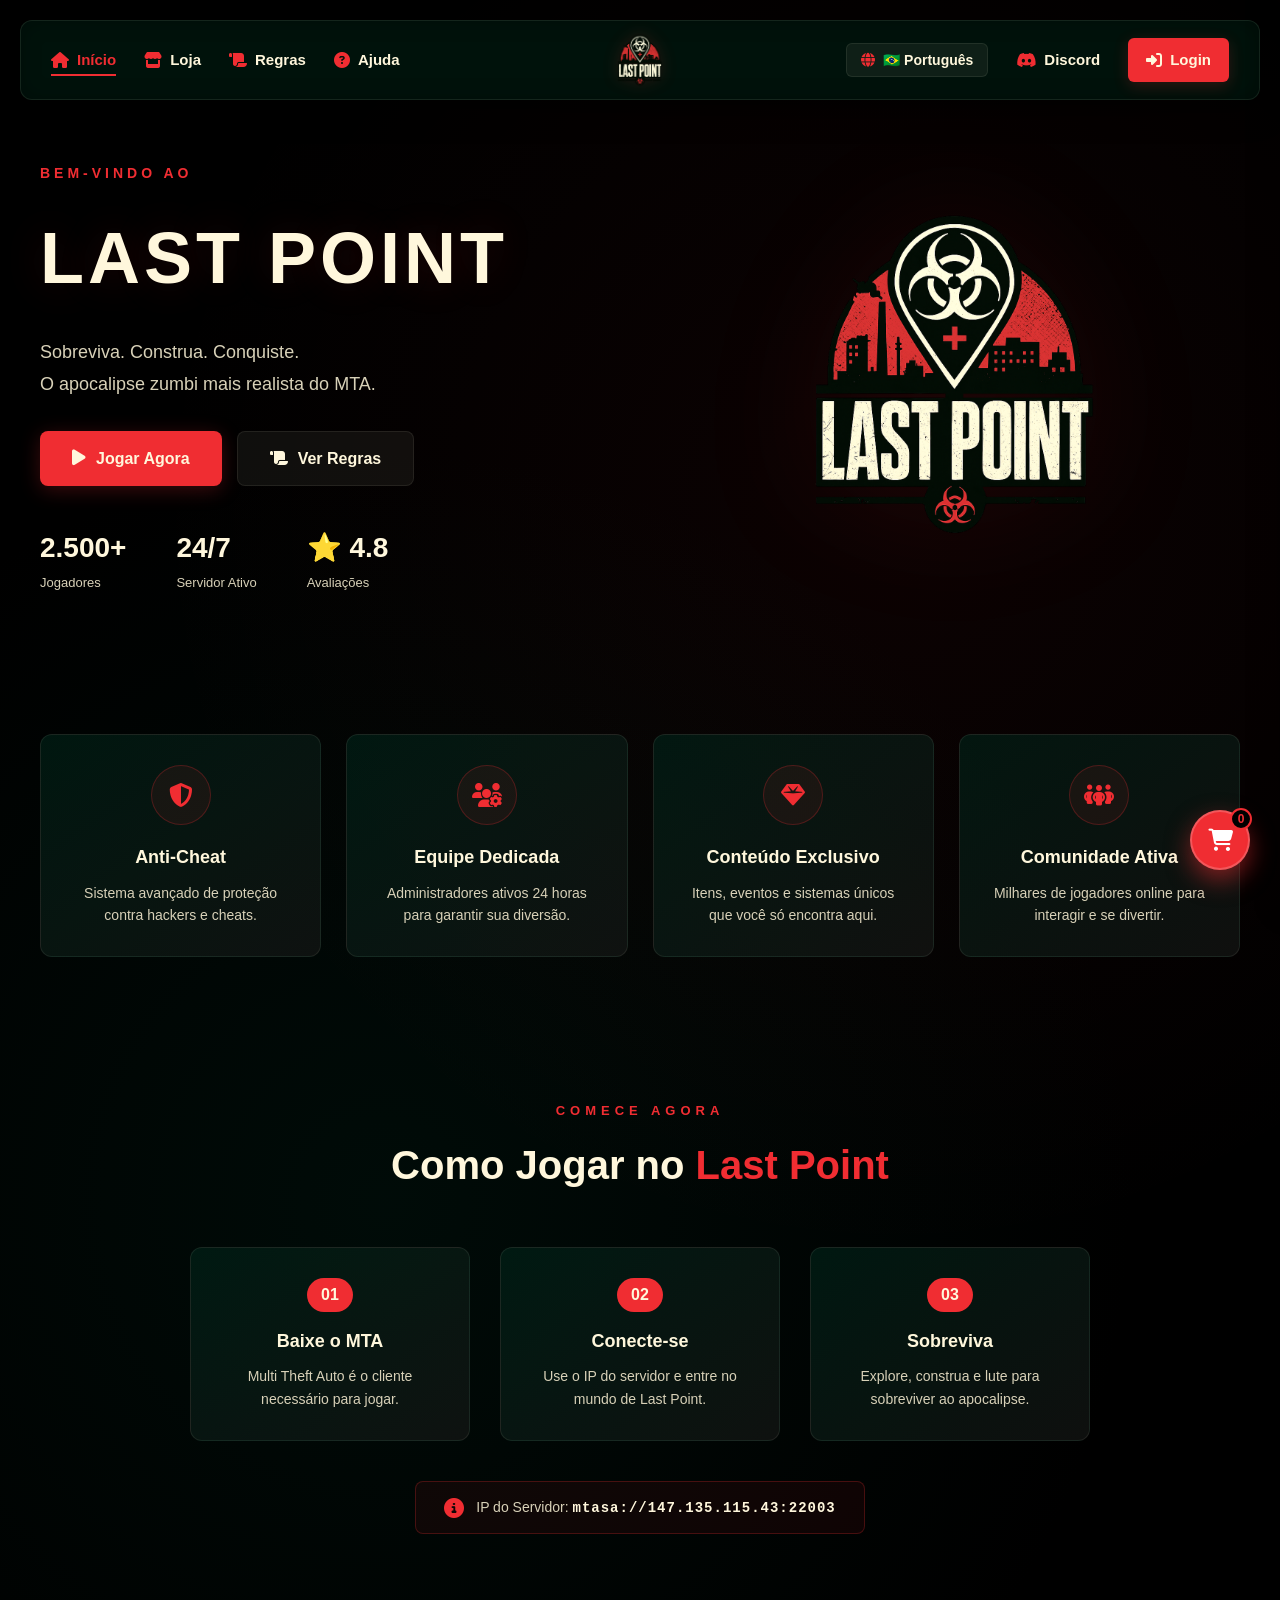
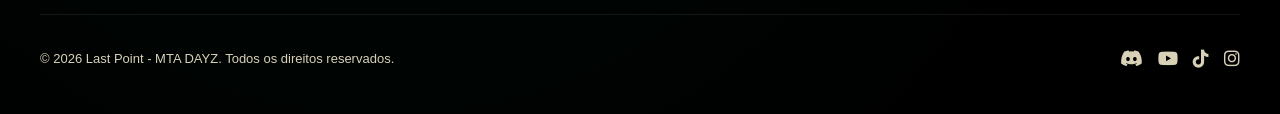
==== commit 09b22a6a: "COMMIT 22/09 - Tradução na aba regras 100% finalizada - Alterado o ip de connect" ====
--- a/index.html
+++ b/index.html
@@ -13,6 +13,10 @@
 </head>
 
 <body>
+
+    <video class="video-bg" autoplay muted loop playsinline>
+        <source src="assets/video.mp4" type="video/mp4">
+    </video>
 
     <!-- ==========================================
            NAVBAR
@@ -189,7 +193,7 @@
                 <i class="fa-solid fa-circle-info"></i>
                 <p>
                     <span data-trad="comoJogar.ipServidor">IP do Servidor:</span>
-                    <span class="ip-servidor">mtadayz.lastpoint.com.br</span>
+                    <span class="ip-servidor">mtasa://147.135.115.43:22003</span>
                 </p>
             </div>
         </section>
@@ -197,18 +201,14 @@
         <footer class="rodape">
             <p>© 2026 Last Point - MTA DAYZ. <span data-trad="rodape">Todos os direitos reservados.</span></p>
             <div class="rodape-social">
-                <a href="#"><i class="fa-brands fa-discord"></i></a>
-                <a href="#"><i class="fa-brands fa-youtube"></i></a>
-                <a href="#"><i class="fa-brands fa-tiktok"></i></a>
-                <a href="#"><i class="fa-brands fa-instagram"></i></a>
+                <a href="#discord"><i class="fa-brands fa-discord"></i></a>
+                <a href="#yt"><i class="fa-brands fa-youtube"></i></a>
+                <a href="#tiktok"><i class="fa-brands fa-tiktok"></i></a>
+                <a href="#ig"><i class="fa-brands fa-instagram"></i></a>
             </div>
         </footer>
 
     </main>
-
-    <!-- ==========================================
-           SCRIPTS - CARREGAR NA ORDEM CORRETA
-           ========================================== -->
 
     <script src="traducoes.js"></script>
     <script src="idioma.js"></script>
--- a/style.css
+++ b/style.css
@@ -45,6 +45,16 @@
     line-height: 1.6;
 }
 
+.video-bg {
+    position: fixed;
+    inset: 0;
+    width: 100%;
+    height: 100%;
+    object-fit: cover;
+    z-index: -5;
+    opacity: 0.4;
+    filter: brightness(0.2); /* 0.4 deixa com 40% do brilho original (quanto menor, mais escuro) */
+}
 
 /* ============================================
    NAVBAR (Barra de Navegação)
@@ -392,9 +402,8 @@
             rgba(0, 37, 26, 0.3),
             transparent 50%
         ),
-        #000000;
-}
-
+        transparent; /* Trocado de #000000 para transparent */
+}
 
 /* ============================================
    HERO
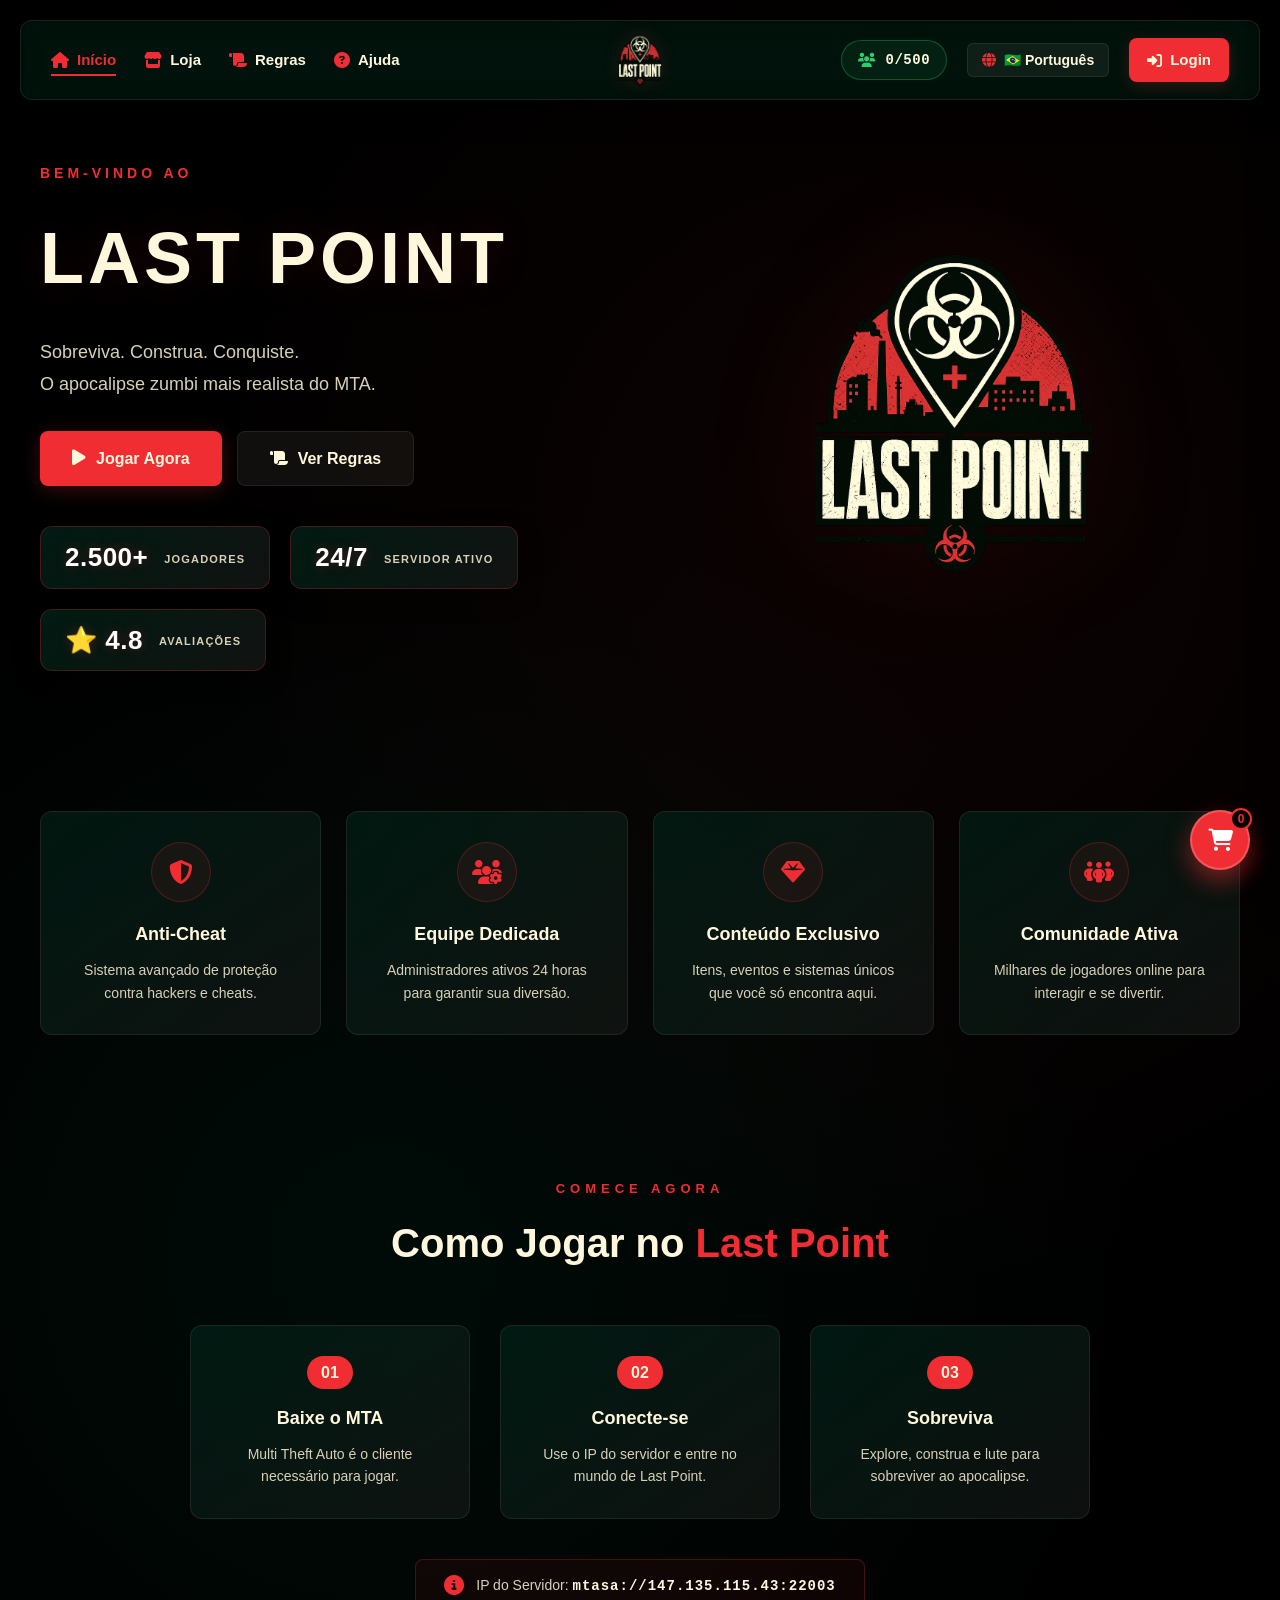
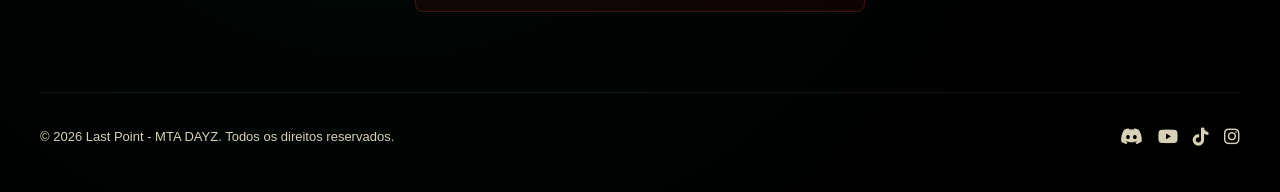
==== commit b86ad28e: "CHANGELOG 22/09/2026 - Tradução do site agora está 100% - Adicionado parte visual de jogadores onli" ====
--- a/index.html
+++ b/index.html
@@ -5,10 +5,8 @@
     <meta charset="UTF-8">
     <meta name="viewport" content="width=device-width, initial-scale=1.0">
     <title>MTA DAYZ - Last Point</title>
-
-    <link rel="stylesheet" href="style.css">
-    <link rel="stylesheet" href="auth-modal.css">
-
+    <link rel="stylesheet" href="css/style.css">
+    <link rel="stylesheet" href="css/auth-modal.css">
     <link rel="stylesheet" href="https://cdnjs.cloudflare.com/ajax/libs/font-awesome/6.5.2/css/all.min.css">
 </head>
 
@@ -50,6 +48,10 @@
         >
 
         <div class="navbar-direita">
+        <a href="#" class="badge-online">
+            <i class="fa-solid fa-users"></i>
+            <span class="stat-numero" id="qtdPlayers">0/500</span>
+        </a>
             <div class="container-idioma">
                 <button class="botao-idioma">
                     <i class="fa-solid fa-globe"></i>
@@ -66,15 +68,11 @@
                     </button>
                 </div>
             </div>
-
-            <a href="#">
-                <i class="fa-brands fa-discord"></i>
-                <span data-trad-nav="discord">Discord</span>
-            </a>
             <a href="#" class="botao-login">
                 <i class="fa-solid fa-right-to-bracket"></i>
                 <span data-trad-nav="login">Login</span>
             </a>
+
         </div>
 
     </nav>
@@ -163,7 +161,7 @@
         </section>
 
         <section class="como-jogar">
-            <span class="secao-etiqueta">Comece Agora</span>
+            <span class="secao-etiqueta" data-trad="comoJogar.cagora">Comece Agora</span>
             <h2>
                 <span data-trad="comoJogar.titulo">Como Jogar no</span>
                 <span class="destaque-texto" data-trad="comoJogar.destaque">Last Point</span>
@@ -210,9 +208,9 @@
 
     </main>
 
-    <script src="traducoes.js"></script>
-    <script src="idioma.js"></script>
-    <script src="auth.js"></script>
+    <script src="js/traducoes.js"></script>
+    <script src="js/idioma.js"></script>
+    <script src="js/auth.js"></script>
 
     <!-- Botão Fixo de Acesso ao Carrinho -->
 <button class="botao-carrinho-fixo" id="abrirCarrinho">
--- a/css/style.css
+++ b/css/style.css
@@ -0,0 +1,1020 @@
+/* ============================================
+   VARIÁVEIS GLOBAIS (Tema do Servidor)
+   ============================================ */
+
+:root {
+    /* Cores principais */
+    --cor-fundo: #000000;
+    --cor-fundo-escuro: #00140D;
+    --cor-fundo-medio: #00251A;
+
+    /* Cores de destaque (vermelho) */
+    --cor-destaque: #F02D32;
+    --cor-destaque-escuro: #A91F25;
+
+    /* Cor Status Online */
+    --cor-online: #2ecc71;
+    --cor-online-glow: rgba(46, 204, 113, 0.35);
+
+    /* Cores de texto */
+    --cor-texto-claro: #FFF7DC;
+    --cor-texto-medio: #D8D1B8;
+
+    /* Cores neutras */
+    --cor-cinza: #181A18;
+
+    /* Bordas e sombras */
+    --borda-padrao: rgba(255, 247, 220, 0.08);
+    --borda-destaque: rgba(240, 45, 50, 0.25);
+    --sombra-padrao: 0 8px 30px rgba(0, 0, 0, 0.7);
+    --sombra-destaque: 0 6px 20px rgba(240, 45, 50, 0.35);
+}
+
+
+/* ============================================
+   RESET E BASE
+   ============================================ */
+
+* {
+    margin: 0;
+    padding: 0;
+    box-sizing: border-box;
+}
+
+body {
+    background: var(--cor-fundo);
+    color: var(--cor-texto-claro);
+    font-family: 'Segoe UI', Arial, Helvetica, sans-serif;
+    min-height: 100vh;
+    line-height: 1.6;
+}
+
+.video-bg {
+    position: fixed;
+    inset: 0;
+    width: 100%;
+    height: 100%;
+    object-fit: cover;
+    z-index: -5;
+    opacity: 0.4;
+    filter: brightness(0.1);
+}
+
+/* ============================================
+   NAVBAR (Barra de Navegação)
+   ============================================ */
+
+.navbar {
+    background: rgba(0, 20, 13, 0.92);
+    width: calc(100% - 40px);
+    height: 80px;
+    padding: 15px 30px;
+    display: flex;
+    align-items: center;
+    justify-content: space-between;
+
+    position: fixed;
+    top: 20px;
+    left: 20px;
+    z-index: 1000;
+
+    border-radius: 12px;
+    border: 1px solid var(--borda-padrao);
+    box-shadow: var(--sombra-padrao), inset 0 0 20px rgba(0, 0, 0, 0.3);
+    backdrop-filter: blur(10px);
+}
+
+/* Grupo de links à esquerda */
+.navbar-esquerda {
+    display: flex;
+    align-items: center;
+    gap: 28px;
+}
+
+/* Grupo de links à direita */
+.navbar-direita {
+    display: flex;
+    align-items: center;
+    gap: 20px;
+}
+
+/* Links da navbar */
+.navbar a {
+    color: var(--cor-texto-claro);
+    text-decoration: none;
+    display: flex;
+    align-items: center;
+    gap: 8px;
+    font-size: 15px;
+    font-weight: 600;
+    transition: all 0.3s ease;
+    position: relative;
+}
+
+/* Linha de destaque no hover para links padrão */
+.navbar-esquerda a::after {
+    content: '';
+    position: absolute;
+    bottom: -4px;
+    left: 0;
+    width: 0;
+    height: 2px;
+    background: var(--cor-destaque);
+    transition: width 0.3s ease;
+}
+
+.navbar-esquerda a:hover::after {
+    width: 100%;
+}
+
+.navbar-esquerda a:hover {
+    color: var(--cor-destaque);
+    transform: translateY(-1px);
+}
+
+.navbar-esquerda a:hover i {
+    color: var(--cor-texto-claro);
+    transform: scale(1.15);
+}
+
+.navbar-esquerda i {
+    color: var(--cor-destaque);
+    font-size: 16px;
+    transition: all 0.3s ease;
+}
+
+/* Link ativo (página atual) */
+.navbar a.ativo {
+    color: var(--cor-destaque);
+}
+
+.navbar a.ativo::after {
+    width: 100%;
+}
+
+/* Logo centralizado */
+.navbar-logo {
+    width: 55px;
+    height: 55px;
+    object-fit: contain;
+    position: absolute;
+    left: 50%;
+    transform: translateX(-50%);
+    filter: drop-shadow(0 0 8px rgba(240, 45, 50, 0.15));
+    transition: all 0.3s ease;
+}
+
+.navbar-logo:hover {
+    transform: translateX(-50%) scale(1.08);
+    filter: drop-shadow(0 0 12px rgba(240, 45, 50, 0.35));
+}
+
+
+/* ============================================
+   BADGE DE JOGADORES ONLINE (NAVBAR)
+   ============================================ */
+
+.navbar-direita .badge-online {
+    background: rgba(46, 204, 113, 0.08);
+    border: 1px solid rgba(46, 204, 113, 0.3);
+    padding: 8px 16px;
+    border-radius: 20px;
+    display: flex;
+    align-items: center;
+    gap: 10px;
+    transition: all 0.3s cubic-bezier(0.175, 0.885, 0.32, 1.275);
+    box-shadow: 0 0 10px rgba(46, 204, 113, 0.05);
+}
+
+.navbar-direita .badge-online::after {
+    display: none; /* Remove a linha de baixo */
+}
+
+.navbar-direita .badge-online i {
+    color: var(--cor-online);
+    font-size: 14px;
+}
+
+.navbar-direita .badge-online .stat-numero {
+    color: var(--cor-texto-claro);
+    font-size: 14px;
+    font-weight: 700;
+    letter-spacing: 0.5px;
+    font-family: 'Segoe UI', monospace, sans-serif;
+}
+
+.navbar-direita .badge-online:hover {
+    background: rgba(46, 204, 113, 0.18);
+    border-color: var(--cor-online);
+    transform: translateY(-2px);
+    box-shadow: 0 0 20px var(--cor-online-glow);
+}
+
+
+
+/* ============================================
+   BOTÃO DE LOGIN (NAVBAR)
+   ============================================ */
+
+.navbar-direita .botao-login {
+    background: var(--cor-destaque);
+    color: var(--cor-texto-claro);
+    padding: 10px 18px;
+    border-radius: 8px;
+    box-shadow: 0 4px 15px rgba(240, 45, 50, 0.2);
+}
+
+.navbar-direita .botao-login::after {
+    display: none;
+}
+
+.navbar-direita .botao-login:hover {
+    background: var(--cor-destaque-escuro);
+    color: white;
+    transform: translateY(-2px);
+    box-shadow: var(--sombra-destaque);
+}
+
+.navbar-direita .botao-login i {
+    color: var(--cor-texto-claro);
+}
+
+
+/* ============================================
+   BOTÃO DE IDIOMA
+   ============================================ */
+
+.container-idioma {
+    position: relative;
+}
+
+.botao-idioma {
+    display: flex;
+    align-items: center;
+    gap: 8px;
+    background: rgba(255, 247, 220, 0.06);
+    border: 1px solid var(--borda-padrao);
+    border-radius: 6px;
+    padding: 8px 14px;
+    color: var(--cor-texto-claro);
+    cursor: pointer;
+    font-size: 14px;
+    font-weight: 600;
+    transition: all 0.3s ease;
+    font-family: inherit;
+}
+
+.botao-idioma:hover {
+    background: rgba(255, 247, 220, 0.12);
+    border-color: var(--cor-destaque);
+}
+
+.botao-idioma i {
+    color: var(--cor-destaque);
+    font-size: 14px;
+}
+
+.dropdown-idiomas {
+    position: absolute;
+    top: calc(100% + 8px);
+    right: 0;
+    min-width: 160px;
+    background: rgba(0, 20, 13, 0.95);
+    border: 1px solid var(--borda-padrao);
+    border-radius: 8px;
+    padding: 6px;
+    box-shadow: var(--sombra-padrao);
+    backdrop-filter: blur(10px);
+    opacity: 0;
+    visibility: hidden;
+    transform: translateY(-8px);
+    transition: all 0.3s ease;
+    z-index: 1001;
+}
+
+.dropdown-idiomas.aberto {
+    opacity: 1;
+    visibility: visible;
+    transform: translateY(0);
+}
+
+.opcao-idioma {
+    display: flex;
+    align-items: center;
+    gap: 10px;
+    width: 100%;
+    padding: 8px 14px;
+    background: none;
+    border: none;
+    border-radius: 4px;
+    color: var(--cor-texto-medio);
+    cursor: pointer;
+    font-size: 14px;
+    font-weight: 500;
+    transition: all 0.2s ease;
+    font-family: inherit;
+}
+
+.opcao-idioma:hover {
+    background: rgba(240, 45, 50, 0.08);
+    color: var(--cor-texto-claro);
+}
+
+.opcao-idioma.ativo {
+    background: rgba(240, 45, 50, 0.12);
+    color: var(--cor-destaque);
+}
+
+.opcao-idioma .flag {
+    font-size: 18px;
+}
+
+
+/* ============================================
+   RESPONSIVIDADE DA NAVBAR
+   ============================================ */
+
+@media (max-width: 850px) {
+    .navbar {
+        height: 70px;
+        padding: 12px 20px;
+        top: 12px;
+        left: 12px;
+        width: calc(100% - 24px);
+    }
+
+    .navbar-esquerda {
+        gap: 15px;
+    }
+
+    .navbar-direita {
+        gap: 12px;
+    }
+
+    .navbar a {
+        font-size: 13px;
+    }
+
+    .navbar-esquerda a span {
+        display: none; /* Oculta textos dos links esquerdos em ecrãs médios */
+    }
+
+    .navbar-logo {
+        width: 42px;
+        height: 42px;
+    }
+
+    .navbar-direita .badge-online {
+        padding: 6px 12px;
+    }
+
+    .navbar-direita .badge-online .stat-numero {
+        font-size: 12px;
+    }
+
+    .botao-idioma {
+        padding: 6px 10px;
+        font-size: 12px;
+    }
+
+    .botao-idioma span {
+        display: none;
+    }
+
+    .dropdown-idiomas {
+        min-width: 140px;
+        right: -10px;
+    }
+}
+
+@media (max-width: 500px) {
+    .navbar {
+        height: 60px;
+        padding: 10px 12px;
+        top: 8px;
+        left: 8px;
+        width: calc(100% - 16px);
+        border-radius: 8px;
+    }
+
+    .navbar-esquerda {
+        gap: 8px;
+    }
+
+    .navbar-direita {
+        gap: 8px;
+    }
+
+    .navbar a {
+        font-size: 12px;
+        gap: 4px;
+    }
+
+    .navbar-logo {
+        width: 34px;
+        height: 34px;
+    }
+
+    .navbar-direita .badge-online {
+        padding: 5px 8px;
+    }
+
+    .navbar-direita .badge-online .stat-numero {
+        font-size: 11px;
+    }
+
+    .navbar-direita .botao-login {
+        padding: 6px 10px;
+        font-size: 11px;
+    }
+
+    .botao-idioma {
+        padding: 4px 8px;
+        font-size: 11px;
+    }
+
+    .botao-idioma i {
+        font-size: 12px;
+    }
+
+    .dropdown-idiomas {
+        min-width: 120px;
+        right: -5px;
+    }
+
+    .opcao-idioma {
+        font-size: 12px;
+        padding: 6px 10px;
+    }
+}
+
+
+/* ============================================
+   PÁGINA INICIAL - ESTILOS
+   ============================================ */
+
+.pagina-inicial {
+    min-height: 100vh;
+    padding: 100px 30px 0;
+    background:
+        radial-gradient(
+            circle at 70% 30%,
+            rgba(240, 45, 50, 0.05),
+            transparent 50%
+        ),
+        radial-gradient(
+            circle at 30% 70%,
+            rgba(0, 37, 26, 0.3),
+            transparent 50%
+        ),
+        transparent;
+}
+
+/* ============================================
+   HERO
+   ============================================ */
+
+.hero {
+    max-width: 1200px;
+    margin: 0 auto;
+    padding: 60px 0 80px;
+    display: flex;
+    align-items: center;
+    gap: 60px;
+}
+
+.hero-conteudo {
+    flex: 1;
+}
+
+.hero-etiqueta {
+    color: var(--cor-destaque);
+    font-size: 14px;
+    font-weight: bold;
+    letter-spacing: 4px;
+    text-transform: uppercase;
+}
+
+.hero-conteudo h1 {
+    font-size: 72px;
+    font-weight: 900;
+    color: var(--cor-texto-claro);
+    margin: 15px 0 20px;
+    letter-spacing: 4px;
+    text-shadow: 0 0 40px rgba(240, 45, 50, 0.15);
+}
+
+.hero-descricao {
+    font-size: 18px;
+    color: var(--cor-texto-medio);
+    line-height: 1.8;
+    max-width: 500px;
+}
+
+
+/* ============================================
+   BOTÕES DO HERO
+   ============================================ */
+
+.hero-botoes {
+    display: flex;
+    gap: 15px;
+    margin: 30px 0 40px;
+    flex-wrap: wrap;
+}
+
+.botao-primario {
+    display: inline-flex;
+    align-items: center;
+    gap: 10px;
+    padding: 14px 32px;
+    background: var(--cor-destaque);
+    color: var(--cor-texto-claro);
+    border-radius: 8px;
+    text-decoration: none;
+    font-weight: 600;
+    font-size: 16px;
+    transition: all 0.3s ease;
+    box-shadow: 0 4px 20px rgba(240, 45, 50, 0.25);
+}
+
+.botao-primario:hover {
+    background: var(--cor-destaque-escuro);
+    transform: translateY(-3px);
+    box-shadow: 0 8px 30px rgba(240, 45, 50, 0.4);
+}
+
+.botao-primario i {
+    font-size: 18px;
+}
+
+.botao-secundario {
+    display: inline-flex;
+    align-items: center;
+    gap: 10px;
+    padding: 14px 32px;
+    background: rgba(255, 247, 220, 0.06);
+    color: var(--cor-texto-claro);
+    border-radius: 8px;
+    text-decoration: none;
+    font-weight: 600;
+    font-size: 16px;
+    border: 1px solid var(--borda-padrao);
+    transition: all 0.3s ease;
+}
+
+.botao-secundario:hover {
+    background: rgba(255, 247, 220, 0.12);
+    transform: translateY(-3px);
+    border-color: var(--cor-destaque);
+}
+
+
+/* ============================================
+   STATS DO HERO / JOGADORES ONLINE
+   ============================================ */
+
+.hero-stats {
+    display: flex;
+    gap: 20px;
+    flex-wrap: wrap;
+}
+
+.stat-item {
+    display: flex;
+    align-items: center;
+    gap: 16px;
+    background: linear-gradient(135deg, rgba(0, 37, 26, 0.7), rgba(24, 26, 24, 0.7));
+    border: 1px solid var(--borda-destaque);
+    padding: 16px 24px;
+    border-radius: 12px;
+    backdrop-filter: blur(8px);
+    box-shadow: 0 8px 25px rgba(0, 0, 0, 0.4);
+    transition: all 0.3s cubic-bezier(0.175, 0.885, 0.32, 1.275);
+    position: relative;
+    overflow: hidden;
+}
+
+.stat-item::before {
+    content: '';
+    position: absolute;
+    top: 0;
+    left: 0;
+    width: 100%;
+    height: 100%;
+    background: radial-gradient(circle at top left, rgba(240, 45, 50, 0.2), transparent 70%);
+    opacity: 0;
+    transition: opacity 0.3s ease;
+}
+
+.stat-item:hover {
+    transform: translateY(-4px) scale(1.02);
+    border-color: var(--cor-destaque);
+    box-shadow: 0 10px 30px rgba(240, 45, 50, 0.25);
+}
+
+.stat-item:hover::before {
+    opacity: 1;
+}
+
+.stat-status-dot {
+    width: 12px;
+    height: 12px;
+    background-color: var(--cor-online);
+    border-radius: 50%;
+    box-shadow: 0 0 10px var(--cor-online);
+    position: relative;
+    flex-shrink: 0;
+}
+
+.stat-status-dot::after {
+    content: '';
+    position: absolute;
+    inset: -4px;
+    border-radius: 50%;
+    border: 2px solid var(--cor-online);
+    opacity: 0.8;
+    animation: pulso-online 2s infinite ease-out;
+}
+
+@keyframes pulso-online {
+    0% {
+        transform: scale(0.8);
+        opacity: 0.8;
+    }
+    100% {
+        transform: scale(2);
+        opacity: 0;
+    }
+}
+
+.stat-info {
+    display: flex;
+    flex-direction: column;
+}
+
+.hero-stats .stat-numero {
+    font-size: 26px;
+    font-weight: 900;
+    color: #ffffff;
+    line-height: 1.1;
+    letter-spacing: 0.5px;
+    text-shadow: 0 0 12px rgba(240, 45, 50, 0.3);
+}
+
+.stat-rotulo {
+    font-size: 11px;
+    color: var(--cor-texto-medio);
+    text-transform: uppercase;
+    letter-spacing: 1.2px;
+    font-weight: 700;
+    margin-top: 4px;
+}
+
+
+/* ============================================
+   IMAGEM DO HERO
+   ============================================ */
+
+.hero-imagem {
+    flex: 1;
+    display: flex;
+    justify-content: center;
+    align-items: center;
+}
+
+.hero-logo-grande {
+    width: 350px;
+    height: 350px;
+    object-fit: contain;
+    filter: drop-shadow(0 0 60px rgba(240, 45, 50, 0.08));
+    animation: flutuar 4s ease-in-out infinite;
+}
+
+@keyframes flutuar {
+    0%, 100% { transform: translateY(0px); }
+    50% { transform: translateY(-15px); }
+}
+
+
+/* ============================================
+   DIFERENCIAIS
+   ============================================ */
+
+.diferenciais {
+    max-width: 1200px;
+    margin: 0 auto;
+    padding: 60px 0 80px;
+    display: grid;
+    grid-template-columns: repeat(4, 1fr);
+    gap: 25px;
+}
+
+.diferencial-card {
+    background:
+        linear-gradient(
+            145deg,
+            rgba(0, 37, 26, 0.6),
+            rgba(24, 26, 24, 0.6)
+        );
+    border: 1px solid var(--borda-padrao);
+    border-radius: 12px;
+    padding: 30px 25px;
+    text-align: center;
+    transition: all 0.3s ease;
+}
+
+.diferencial-card:hover {
+    transform: translateY(-6px);
+    border-color: rgba(240, 45, 50, 0.3);
+    box-shadow: 0 15px 40px rgba(0, 0, 0, 0.3);
+}
+
+.diferencial-icone {
+    width: 60px;
+    height: 60px;
+    margin: 0 auto 18px;
+    display: flex;
+    align-items: center;
+    justify-content: center;
+    border-radius: 50%;
+    background: rgba(240, 45, 50, 0.08);
+    border: 1px solid var(--borda-destaque);
+}
+
+.diferencial-icone i {
+    color: var(--cor-destaque);
+    font-size: 24px;
+}
+
+.diferencial-card h3 {
+    color: var(--cor-texto-claro);
+    font-size: 18px;
+    margin-bottom: 10px;
+}
+
+.diferencial-card p {
+    color: var(--cor-texto-medio);
+    font-size: 14px;
+    line-height: 1.6;
+}
+
+
+/* ============================================
+   COMO JOGAR
+   ============================================ */
+
+.como-jogar {
+    max-width: 1200px;
+    margin: 0 auto;
+    padding: 60px 0 80px;
+    text-align: center;
+}
+
+.secao-etiqueta {
+    color: var(--cor-destaque);
+    font-size: 13px;
+    font-weight: bold;
+    letter-spacing: 5px;
+    text-transform: uppercase;
+}
+
+.como-jogar h2 {
+    font-size: 40px;
+    color: var(--cor-texto-claro);
+    margin: 10px 0 50px;
+}
+
+.destaque-texto {
+    color: var(--cor-destaque);
+}
+
+.passos-grid {
+    display: grid;
+    grid-template-columns: repeat(3, 1fr);
+    gap: 30px;
+    max-width: 900px;
+    margin: 0 auto 40px;
+}
+
+.passo-item {
+    background:
+        linear-gradient(
+            145deg,
+            rgba(0, 37, 26, 0.6),
+            rgba(24, 26, 24, 0.6)
+        );
+    border: 1px solid var(--borda-padrao);
+    border-radius: 12px;
+    padding: 30px 25px;
+    transition: all 0.3s ease;
+}
+
+.passo-item:hover {
+    transform: translateY(-4px);
+    border-color: rgba(240, 45, 50, 0.2);
+}
+
+.passo-numero {
+    display: inline-block;
+    background: var(--cor-destaque);
+    color: var(--cor-texto-claro);
+    font-weight: 900;
+    font-size: 16px;
+    padding: 4px 14px;
+    border-radius: 20px;
+    margin-bottom: 15px;
+}
+
+.passo-item h4 {
+    color: var(--cor-texto-claro);
+    font-size: 18px;
+    margin-bottom: 10px;
+}
+
+.passo-item p {
+    color: var(--cor-texto-medio);
+    font-size: 14px;
+    line-height: 1.6;
+}
+
+.passo-extra {
+    display: inline-flex;
+    align-items: center;
+    gap: 12px;
+    background: rgba(240, 45, 50, 0.06);
+    border: 1px solid var(--borda-destaque);
+    border-radius: 8px;
+    padding: 14px 28px;
+}
+
+.passo-extra i {
+    color: var(--cor-destaque);
+    font-size: 20px;
+}
+
+.passo-extra p {
+    color: var(--cor-texto-medio);
+    font-size: 14px;
+}
+
+.ip-servidor {
+    color: var(--cor-texto-claro);
+    font-weight: bold;
+    font-family: 'Courier New', monospace;
+    letter-spacing: 1px;
+}
+
+
+/* ============================================
+   RODAPÉ
+   ============================================ */
+
+.rodape {
+    max-width: 1200px;
+    margin: 0 auto;
+    padding: 30px 0 40px;
+    border-top: 1px solid var(--borda-padrao);
+    display: flex;
+    justify-content: space-between;
+    align-items: center;
+    flex-wrap: wrap;
+    gap: 15px;
+}
+
+.rodape p {
+    color: var(--cor-texto-medio);
+    font-size: 13px;
+}
+
+.rodape-social {
+    display: flex;
+    gap: 15px;
+}
+
+.rodape-social a {
+    color: var(--cor-texto-medio);
+    font-size: 18px;
+    transition: all 0.3s ease;
+}
+
+.rodape-social a:hover {
+    color: var(--cor-destaque);
+    transform: translateY(-2px);
+}
+
+
+/* ============================================
+   RESPONSIVIDADE DA PÁGINA INICIAL
+   ============================================ */
+
+@media (max-width: 1000px) {
+    .hero {
+        flex-direction: column;
+        text-align: center;
+        gap: 30px;
+        padding: 40px 0 60px;
+    }
+
+    .hero-conteudo {
+        display: flex;
+        flex-direction: column;
+        align-items: center;
+    }
+
+    .hero-descricao {
+        max-width: 100%;
+    }
+
+    .hero-botoes {
+        justify-content: center;
+    }
+
+    .hero-stats {
+        gap: 20px;
+        justify-content: center;
+    }
+
+    .hero-logo-grande {
+        width: 250px;
+        height: 250px;
+    }
+
+    .diferenciais {
+        grid-template-columns: repeat(2, 1fr);
+    }
+
+    .passos-grid {
+        grid-template-columns: 1fr;
+        max-width: 400px;
+    }
+}
+
+@media (max-width: 700px) {
+    .pagina-inicial {
+        padding: 90px 20px 0;
+    }
+
+    .hero-conteudo h1 {
+        font-size: 42px;
+    }
+
+    .hero-descricao {
+        font-size: 16px;
+    }
+
+    .hero-stats {
+        flex-wrap: wrap;
+        justify-content: center;
+        gap: 15px;
+    }
+
+    .diferenciais {
+        grid-template-columns: 1fr;
+        padding: 30px 0 50px;
+    }
+
+    .como-jogar h2 {
+        font-size: 30px;
+    }
+
+    .hero-logo-grande {
+        width: 180px;
+        height: 180px;
+    }
+
+    .rodape {
+        flex-direction: column;
+        text-align: center;
+    }
+
+    .botao-primario,
+    .botao-secundario {
+        padding: 12px 24px;
+        font-size: 14px;
+        width: 100%;
+        justify-content: center;
+    }
+}
+
+@media (max-width: 400px) {
+    .hero-conteudo h1 {
+        font-size: 32px;
+    }
+
+    .hero-botoes {
+        flex-direction: column;
+        width: 100%;
+    }
+
+    .passo-extra {
+        flex-direction: column;
+        text-align: center;
+        padding: 14px 18px;
+    }
+
+    .ip-servidor {
+        font-size: 12px;
+        word-break: break-all;
+    }
+}
--- a/css/auth-modal.css
+++ b/css/auth-modal.css
@@ -0,0 +1,319 @@
+/* ============================================
+   ESTILOS DO LOGIN E CARRINHO FIXO
+   ============================================ */
+
+/* BOTÃO FIXO DO CARRINHO */
+.botao-carrinho-fixo {
+    position: fixed;
+    bottom: 30px;
+    right: 30px;
+    width: 60px;
+    height: 60px;
+    border-radius: 50%;
+    background: var(--cor-destaque, #f02d32);
+    color: #fff;
+    border: 2px solid rgba(255, 255, 255, 0.2);
+    box-shadow: 0 10px 25px rgba(240, 45, 50, 0.5);
+    cursor: pointer;
+    z-index: 998;
+    display: flex;
+    align-items: center;
+    justify-content: center;
+    font-size: 22px;
+    transition: all 0.3s cubic-bezier(0.175, 0.885, 0.32, 1.275);
+}
+
+.botao-carrinho-fixo:hover {
+    transform: scale(1.1);
+    box-shadow: 0 15px 30px rgba(240, 45, 50, 0.7);
+}
+
+.carrinho-badge {
+    position: absolute;
+    top: -4px;
+    right: -4px;
+    background: #000;
+    color: var(--cor-destaque, #f02d32);
+    border: 2px solid var(--cor-destaque, #f02d32);
+    font-size: 12px;
+    font-weight: 900;
+    width: 22px;
+    height: 22px;
+    border-radius: 50%;
+    display: flex;
+    align-items: center;
+    justify-content: center;
+}
+
+/* DRAWER / ABA LATERAL DO CARRINHO */
+.carrinho-drawer-overlay {
+    position: fixed;
+    top: 0;
+    left: 0;
+    width: 100vw;
+    height: 100vh;
+    background: rgba(0, 0, 0, 0.7);
+    backdrop-filter: blur(5px);
+    opacity: 0;
+    pointer-events: none;
+    transition: opacity 0.3s ease;
+    z-index: 999;
+}
+
+.carrinho-drawer-overlay.ativo {
+    opacity: 1;
+    pointer-events: auto;
+}
+
+.carrinho-drawer {
+    position: fixed;
+    top: 0;
+    right: -420px;
+    width: 100%;
+    max-width: 400px;
+    height: 100vh;
+    background: linear-gradient(180deg, #0a0d0a 0%, #000000 100%);
+    border-left: 1px solid var(--borda-padrao, rgba(255, 255, 255, 0.1));
+    box-shadow: -10px 0 30px rgba(0, 0, 0, 0.8);
+    z-index: 1000;
+    display: flex;
+    flex-direction: column;
+    transition: right 0.4s cubic-bezier(0.16, 1, 0.3, 1);
+}
+
+.carrinho-drawer.ativo {
+    right: 0;
+}
+
+.carrinho-cabecalho {
+    padding: 25px;
+    border-bottom: 1px solid rgba(255, 255, 255, 0.08);
+    display: flex;
+    justify-content: space-between;
+    align-items: center;
+}
+
+.carrinho-cabecalho h2 {
+    color: #fff;
+    font-size: 20px;
+    display: flex;
+    align-items: center;
+    gap: 10px;
+}
+
+.carrinho-cabecalho h2 i {
+    color: var(--cor-destaque, #f02d32);
+}
+
+.fechar-drawer, .fechar-modal {
+    background: transparent;
+    border: none;
+    color: #888;
+    font-size: 28px;
+    cursor: pointer;
+    transition: color 0.2s;
+}
+
+.fechar-drawer:hover, .fechar-modal:hover {
+    color: #fff;
+}
+
+.carrinho-conteudo {
+    flex: 1;
+    padding: 20px;
+    overflow-y: auto;
+}
+
+.carrinho-vazio {
+    color: #666;
+    text-align: center;
+    margin-top: 50px;
+}
+
+.item-carrinho {
+    display: flex;
+    justify-content: space-between;
+    align-items: center;
+    background: rgba(255, 255, 255, 0.03);
+    border: 1px solid rgba(255, 255, 255, 0.06);
+    padding: 15px;
+    border-radius: 8px;
+    margin-bottom: 12px;
+}
+
+.item-carrinho-info h4 {
+    color: #fff;
+    font-size: 15px;
+    margin-bottom: 4px;
+}
+
+.item-carrinho-info span {
+    color: var(--cor-destaque, #f02d32);
+    font-weight: bold;
+    font-size: 14px;
+}
+
+.remover-item {
+    background: transparent;
+    border: none;
+    color: #ff4d4d;
+    cursor: pointer;
+    font-size: 16px;
+    padding: 5px;
+}
+
+.carrinho-rodape {
+    padding: 25px;
+    border-top: 1px solid rgba(255, 255, 255, 0.08);
+    background: rgba(0, 0, 0, 0.5);
+}
+
+.carrinho-total {
+    display: flex;
+    justify-content: space-between;
+    color: #fff;
+    font-size: 18px;
+    margin-bottom: 18px;
+}
+
+.carrinho-total strong {
+    color: var(--cor-destaque, #f02d32);
+}
+
+.botao-finalizar, .botao-submit-auth {
+    width: 100%;
+    padding: 14px;
+    border: none;
+    border-radius: 8px;
+    background: var(--cor-destaque, #f02d32);
+    color: #fff;
+    font-weight: bold;
+    font-size: 15px;
+    cursor: pointer;
+    transition: all 0.3s ease;
+}
+
+.botao-finalizar:hover, .botao-submit-auth:hover {
+    filter: brightness(1.2);
+    box-shadow: 0 5px 20px rgba(240, 45, 50, 0.4);
+}
+
+/* MODAL DE LOGIN MODERNO */
+.modal-auth-overlay {
+    position: fixed;
+    top: 0;
+    left: 0;
+    width: 100vw;
+    height: 100vh;
+    background: rgba(0, 0, 0, 0.8);
+    backdrop-filter: blur(8px);
+    display: flex;
+    align-items: center;
+    justify-content: center;
+    opacity: 0;
+    pointer-events: none;
+    transition: all 0.3s ease;
+    z-index: 1001;
+}
+
+.modal-auth-overlay.ativo {
+    opacity: 1;
+    pointer-events: auto;
+}
+
+.modal-auth {
+    position: relative;
+    width: 90%;
+    max-width: 420px;
+    background: linear-gradient(145deg, rgba(15, 25, 20, 0.95), rgba(10, 10, 10, 0.95));
+    border: 1px solid rgba(240, 45, 50, 0.3);
+    box-shadow: 0 20px 50px rgba(0, 0, 0, 0.9), 0 0 30px rgba(240, 45, 50, 0.15);
+    border-radius: 14px;
+    padding: 35px;
+    transform: translateY(-20px);
+    transition: transform 0.3s ease;
+}
+
+.modal-auth-overlay.ativo .modal-auth {
+    transform: translateY(0);
+}
+
+.modal-auth .fechar-modal {
+    position: absolute;
+    top: 20px;
+    right: 20px;
+}
+
+.auth-cabecalho {
+    text-align: center;
+    margin-bottom: 25px;
+}
+
+.auth-cabecalho i {
+    font-size: 36px;
+    color: var(--cor-destaque, #f02d32);
+    margin-bottom: 10px;
+}
+
+.auth-cabecalho h2 {
+    color: #fff;
+    font-size: 24px;
+    font-weight: 800;
+}
+
+.auth-cabecalho p {
+    color: #888;
+    font-size: 13px;
+    margin-top: 5px;
+}
+
+.form-auth {
+    display: flex;
+    flex-direction: column;
+    gap: 18px;
+}
+
+.campo-grupo label {
+    display: block;
+    color: #ccc;
+    font-size: 13px;
+    font-weight: 600;
+    margin-bottom: 8px;
+}
+
+.input-com-icone {
+    position: relative;
+    display: flex;
+    align-items: center;
+}
+
+.input-com-icone i {
+    position: absolute;
+    left: 14px;
+    color: #666;
+    font-size: 15px;
+}
+
+.input-com-icone input {
+    width: 100%;
+    padding: 12px 14px 12px 42px;
+    background: rgba(0, 0, 0, 0.5);
+    border: 1px solid rgba(255, 255, 255, 0.1);
+    border-radius: 8px;
+    color: #fff;
+    font-size: 14px;
+    outline: none;
+    transition: all 0.3s;
+}
+
+.input-com-icone input:focus {
+    border-color: var(--cor-destaque, #f02d32);
+    box-shadow: 0 0 10px rgba(240, 45, 50, 0.2);
+}
+
+.mensagem-erro {
+    color: #ff4d4d;
+    font-size: 13px;
+    text-align: center;
+    display: none;
+}
